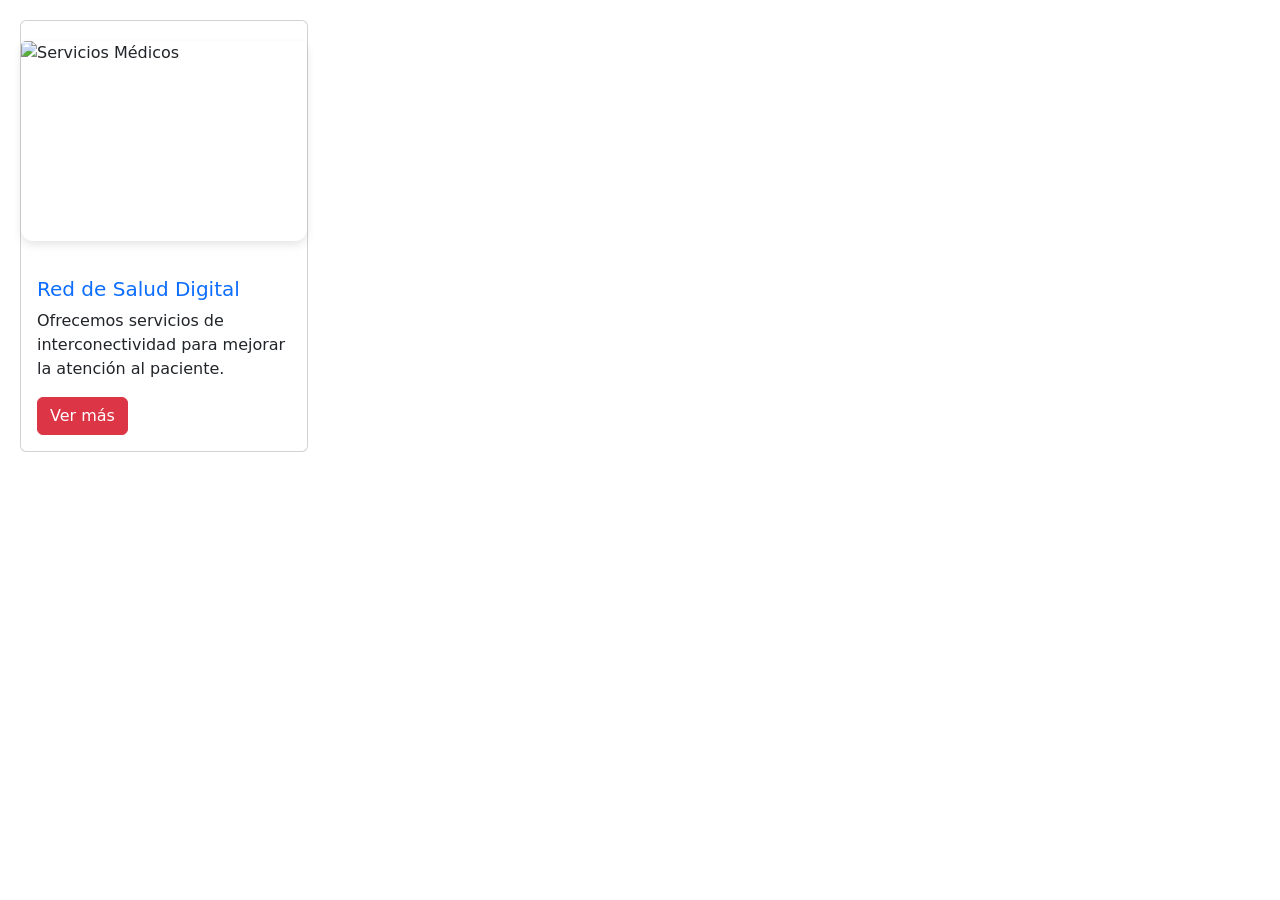
==== index.html @ 87298822 "Implementadas cards de Bootstrap para galería" ====
<!DOCTYPE html>
<html lang="es">
<head>
<link rel="stylesheet" href="assets/css/style.css">
    <meta charset="UTF-8">
    <meta name="viewport" content="width=device-width, initial-scale=1.0">
    <title>Proyecto 1</title>
    <link href="https://cdn.jsdelivr.net/npm/bootstrap@5.3.0/dist/css/bootstrap.min.css" rel="stylesheet">
    <link rel="stylesheet" href="styles.css">
</head>
<body>
  <div class="card" style="width: 18rem; margin: 20px;">
  <img src="assets/img/tu-imagen.jpg" class="card-img-top" alt="Servicios Médicos">
  <div class="card-body">
    <h5 class="card-title text-primary">Red de Salud Digital</h5>
    <p class="card-text">Ofrecemos servicios de interconectividad para mejorar la atención al paciente.</p>
    <a href="#" class="btn btn-danger">Ver más</a>
  </div>
</div>
</body>
</html>
---- assets/css/style.css ----
/* Estilos para las imágenes en assets/img */
img {
    max-width: 100%;
    height: auto;
    border-radius: 12px;
    box-shadow: 0 4px 8px rgba(0,0,0,0.1);
    transition: transform 0.3s ease;
    display: block;
    margin: 20px auto;
}

img:hover {
    transform: scale(1.05);
}

/* Ajustes para las Cards */
.card {
    transition: box-shadow 0.3s ease;
    border: none;
}

.card:hover {
    box-shadow: 0 10px 20px rgba(0,0,0,0.15);
}

.card-img-top {
    height: 200px;
    object-fit: cover; /* Esto evita que la imagen se deforme */
}
---- styles.css ----
/* Estilos personalizados para PROYECTO-1 */
h1 { font-weight: bold; text-align: center; }
h1 { color: red; font-weight: bold; text-align: center; }
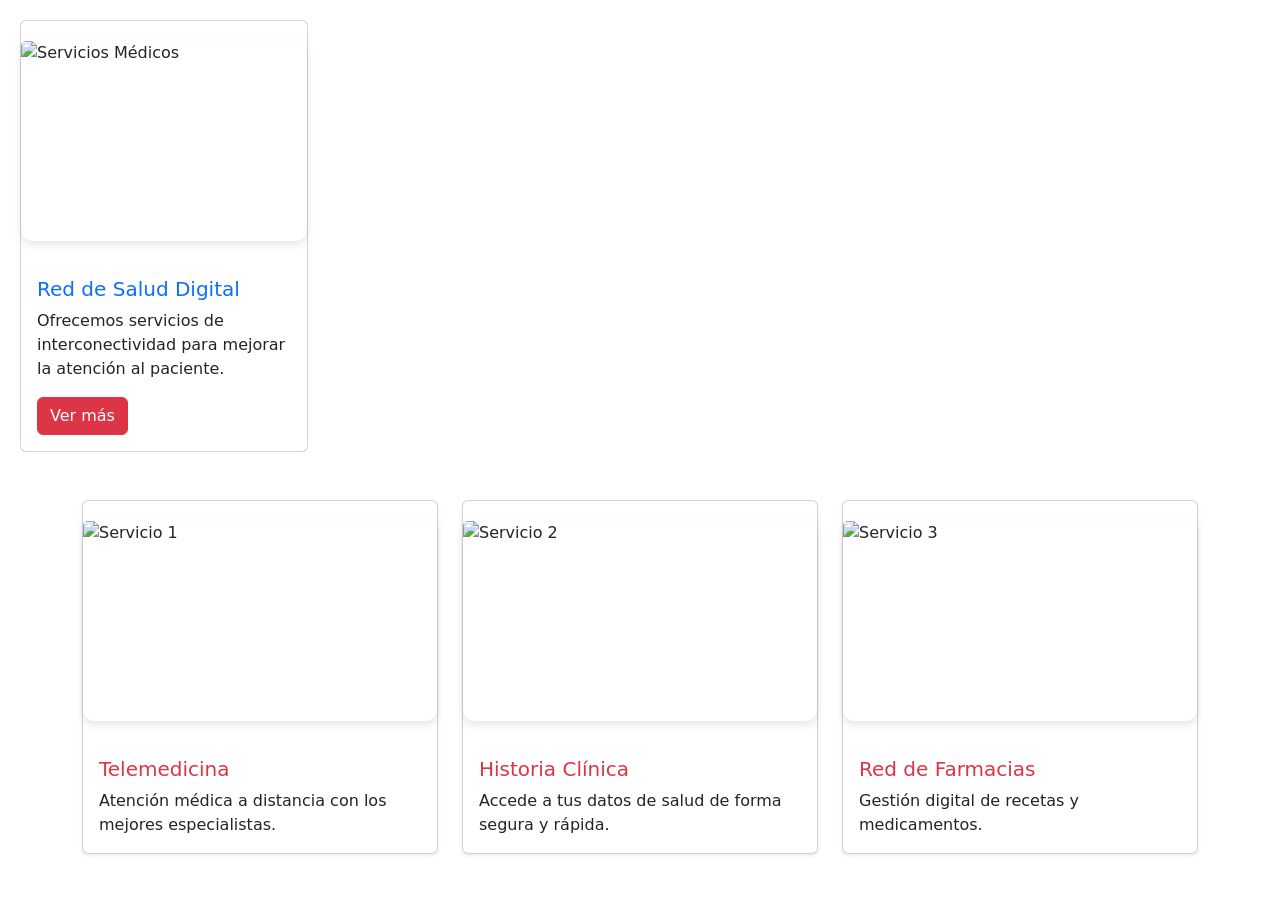
==== commit 8fdf3184: "Implementado grid responsivo para las tarjetas" ====
--- a/index.html
+++ b/index.html
@@ -15,6 +15,43 @@
     <h5 class="card-title text-primary">Red de Salud Digital</h5>
     <p class="card-text">Ofrecemos servicios de interconectividad para mejorar la atención al paciente.</p>
     <a href="#" class="btn btn-danger">Ver más</a>
+    
+  </div>
+</div>
+
+<div class="container my-5">
+  <div class="row row-cols-1 row-cols-md-3 g-4">
+    
+    <div class="col">
+      <div class="card h-100 shadow-sm">
+        <img src="assets/img/imagen1.jpg" class="card-img-top" alt="Servicio 1">
+        <div class="card-body">
+          <h5 class="card-title text-danger">Telemedicina</h5>
+          <p class="card-text">Atención médica a distancia con los mejores especialistas.</p>
+        </div>
+      </div>
+    </div>
+
+    <div class="col">
+      <div class="card h-100 shadow-sm">
+        <img src="assets/img/imagen2.jpg" class="card-img-top" alt="Servicio 2">
+        <div class="card-body">
+          <h5 class="card-title text-danger">Historia Clínica</h5>
+          <p class="card-text">Accede a tus datos de salud de forma segura y rápida.</p>
+        </div>
+      </div>
+    </div>
+
+    <div class="col">
+      <div class="card h-100 shadow-sm">
+        <img src="assets/img/imagen3.jpg" class="card-img-top" alt="Servicio 3">
+        <div class="card-body">
+          <h5 class="card-title text-danger">Red de Farmacias</h5>
+          <p class="card-text">Gestión digital de recetas y medicamentos.</p>
+        </div>
+      </div>
+    </div>
+
   </div>
 </div>
 </body>
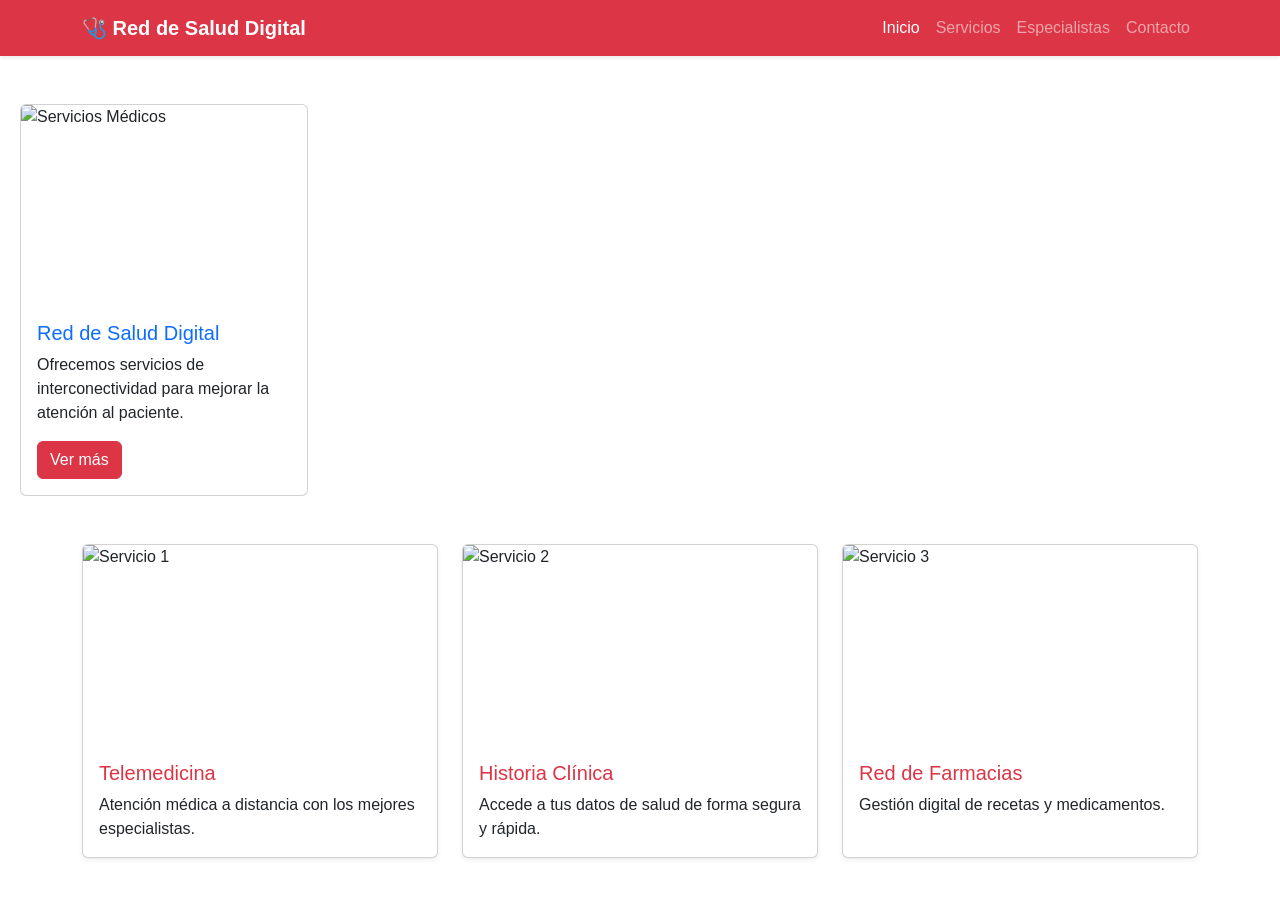
==== commit 3e7f883d: "Corrección de nombres de archivos y agregado de imágenes de prueba" ====
--- a/index.html
+++ b/index.html
@@ -1,21 +1,38 @@
 <!DOCTYPE html>
 <html lang="es">
 <head>
-<link rel="stylesheet" href="assets/css/style.css">
-    <meta charset="UTF-8">
-    <meta name="viewport" content="width=device-width, initial-scale=1.0">
-    <title>Proyecto 1</title>
-    <link href="https://cdn.jsdelivr.net/npm/bootstrap@5.3.0/dist/css/bootstrap.min.css" rel="stylesheet">
-    <link rel="stylesheet" href="styles.css">
+  <meta charset="UTF-8">
+  <meta name="viewport" content="width=device-width, initial-scale=1.0">
+  <title>Red de Salud Digital</title>
+  <link href="https://cdn.jsdelivr.net/npm/bootstrap@5.3.0/dist/css/bootstrap.min.css" rel="stylesheet">
+  <link rel="stylesheet" href="assets/css/style.css">
 </head>
 <body>
+<nav class="navbar navbar-expand-lg navbar-dark bg-danger shadow-sm mb-5"> 
+  <div class="container"> 
+    <a class="navbar-brand fw-bold" href="#">🩺 Red de Salud Digital</a> 
+    <button class="navbar-toggler" type="button" data-bs-toggle="collapse" data-bs-target="#navbarNav"> 
+      <span class="navbar-toggler-icon"></span> 
+    </button> 
+    <div class="collapse navbar-collapse" id="navbarNav"> 
+      <ul class="navbar-nav ms-auto"> 
+        <li class="nav-item"><a class="nav-link active" href="#">Inicio</a></li> 
+        <li class="nav-item"><a class="nav-link" href="#">Servicios</a></li> 
+        <li class="nav-item"><a class="nav-link" href="#">Especialistas</a></li> 
+        <li class="nav-item"><a class="nav-link" href="#">Contacto</a></li> 
+      </ul> 
+    </div> 
+  </div> 
+</nav>
+
+  
   <div class="card" style="width: 18rem; margin: 20px;">
-  <img src="assets/img/tu-imagen.jpg" class="card-img-top" alt="Servicios Médicos">
+  <img src="https://via.placeholder.com/400x250?text=Banner+Salud" class="card-img-top" alt="Servicios Médicos">
   <div class="card-body">
     <h5 class="card-title text-primary">Red de Salud Digital</h5>
     <p class="card-text">Ofrecemos servicios de interconectividad para mejorar la atención al paciente.</p>
     <a href="#" class="btn btn-danger">Ver más</a>
-    
+
   </div>
 </div>
 
@@ -24,7 +41,7 @@
     
     <div class="col">
       <div class="card h-100 shadow-sm">
-        <img src="assets/img/imagen1.jpg" class="card-img-top" alt="Servicio 1">
+        <img src="https://via.placeholder.com/400x250?text=Servicio+1" class="card-img-top" alt="Servicio 1">
         <div class="card-body">
           <h5 class="card-title text-danger">Telemedicina</h5>
           <p class="card-text">Atención médica a distancia con los mejores especialistas.</p>
@@ -34,7 +51,7 @@
 
     <div class="col">
       <div class="card h-100 shadow-sm">
-        <img src="assets/img/imagen2.jpg" class="card-img-top" alt="Servicio 2">
+        <img src="https://via.placeholder.com/400x250?text=Servicio+2" class="card-img-top" alt="Servicio 2">
         <div class="card-body">
           <h5 class="card-title text-danger">Historia Clínica</h5>
           <p class="card-text">Accede a tus datos de salud de forma segura y rápida.</p>
@@ -44,7 +61,7 @@
 
     <div class="col">
       <div class="card h-100 shadow-sm">
-        <img src="assets/img/imagen3.jpg" class="card-img-top" alt="Servicio 3">
+        <img src="https://via.placeholder.com/400x250?text=Servicio+3" class="card-img-top" alt="Servicio 3">
         <div class="card-body">
           <h5 class="card-title text-danger">Red de Farmacias</h5>
           <p class="card-text">Gestión digital de recetas y medicamentos.</p>
@@ -56,3 +73,4 @@
 </div>
 </body>
 </html>
+<script src="https://cdn.jsdelivr.net/npm/bootstrap@5.3.0/dist/js/bootstrap.bundle.min.js"></script></body></html>
--- a/assets/css/style.css
+++ b/assets/css/style.css
@@ -1,30 +1,17 @@
 
-/* Estilos para las imágenes en assets/img */
-img {
-    max-width: 100%;
-    height: auto;
-    border-radius: 12px;
-    box-shadow: 0 4px 8px rgba(0,0,0,0.1);
-    transition: transform 0.3s ease;
-    display: block;
-    margin: 20px auto;
+/* Reset y Estilos Base */
+body { padding: 0; margin: 0; font-family: Arial, sans-serif; }
+
+/* Navbar Custom */
+.navbar { margin-bottom: 2rem; }
+
+/* Imagenes en Cards */
+.card-img-top {
+    height: 200px;
+    object-fit: cover;
 }
 
-img:hover {
-    transform: scale(1.05);
-}
+/* Efectos Hover */
+.card { transition: transform 0.2s; }
+.card:hover { transform: scale(1.02); }
 
-/* Ajustes para las Cards */
-.card {
-    transition: box-shadow 0.3s ease;
-    border: none;
-}
-
-.card:hover {
-    box-shadow: 0 10px 20px rgba(0,0,0,0.15);
-}
-
-.card-img-top {
-    height: 200px;
-    object-fit: cover; /* Esto evita que la imagen se deforme */
-}
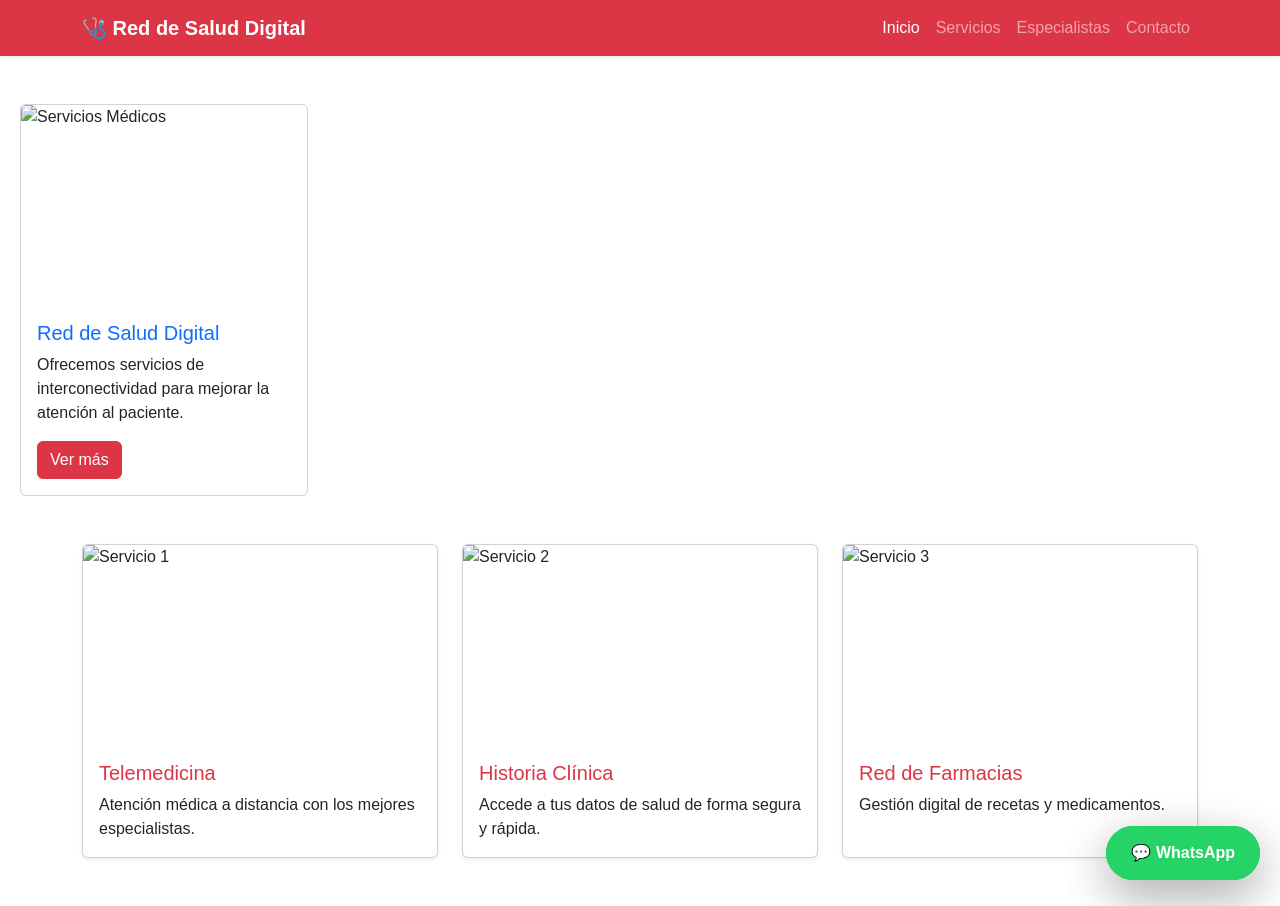
==== commit 175ff974: "Actualizadas imágenes reales y botones funcionales con desplazamiento suave" ====
--- a/index.html
+++ b/index.html
@@ -31,7 +31,7 @@
   <div class="card-body">
     <h5 class="card-title text-primary">Red de Salud Digital</h5>
     <p class="card-text">Ofrecemos servicios de interconectividad para mejorar la atención al paciente.</p>
-    <a href="#" class="btn btn-danger">Ver más</a>
+    <a href="#contacto" class="btn btn-danger">Ver más</a>
 
   </div>
 </div>
@@ -71,6 +71,12 @@
 
   </div>
 </div>
+<a href="https://wa.me/+56959530948?text=Hola,%20me%20gustar%C3%ADa%20solicitar%20m%C3%A1s%20informaci%C3%B3n%20sobre%20los%20servicios%20de%20salud." class="btn-whatsapp shadow-lg" target="_blank"> 
+  <span>💬 WhatsApp</span> 
+</a>
 </body>
 </html>
+<a href="https://wa.me/+56959530948?text=Hola,%20me%20gustar%C3%ADa%20solicitar%20m%C3%A1s%20informaci%C3%B3n%20sobre%20los%20servicios%20de%20salud." class="btn-whatsapp shadow-lg" target="_blank"> 
+  <span>💬 WhatsApp</span> 
+</a>
 <script src="https://cdn.jsdelivr.net/npm/bootstrap@5.3.0/dist/js/bootstrap.bundle.min.js"></script></body></html>
--- a/assets/css/style.css
+++ b/assets/css/style.css
@@ -15,3 +15,89 @@
 .card { transition: transform 0.2s; }
 .card:hover { transform: scale(1.02); }
 
+
+/* Animación de entrada suave */
+@keyframes fadeInUp {
+    from {
+        opacity: 0;
+        transform: translateY(20px);
+    }
+    to {
+        opacity: 1;
+        transform: translateY(0);
+    }
+}
+
+.card {
+    animation: fadeInUp 0.8s ease-out forwards;
+}
+
+/* Retraso para que las tarjetas no aparezcan todas al mismo tiempo */
+.col:nth-child(1) .card { animation-delay: 0.2s; }
+.col:nth-child(2) .card { animation-delay: 0.4s; }
+.col:nth-child(3) .card { animation-delay: 0.6s; }
+
+
+/* Botón flotante de WhatsApp */
+.btn-whatsapp {
+    position: fixed;
+    bottom: 20px;
+    right: 20px;
+    background-color: #25d366;
+    color: white;
+    border-radius: 50px;
+    padding: 15px 25px;
+    font-weight: bold;
+    text-decoration: none;
+    z-index: 1000;
+    transition: all 0.3s ease;
+    display: flex;
+    align-items: center;
+}
+
+.btn-whatsapp:hover {
+    background-color: #128c7e;
+    color: white;
+    transform: translateY(-5px);
+    box-shadow: 0 10px 20px rgba(0,0,0,0.2);
+}
+
+@media (max-width: 768px) {
+    .btn-whatsapp span {
+        display: none; /* En móviles solo muestra el icono/emoji */
+    }
+    .btn-whatsapp {
+        padding: 15px;
+        border-radius: 50%;
+    }
+}
+
+/* Efecto de pulso para el botón de WhatsApp */
+@keyframes pulse-green {
+    0% { box-shadow: 0 0 0 0 rgba(37, 211, 102, 0.7); }
+    70% { box-shadow: 0 0 0 15px rgba(37, 211, 102, 0); }
+    100% { box-shadow: 0 0 0 0 rgba(37, 211, 102, 0); }
+}
+
+.btn-whatsapp {
+    animation: pulse-green 2s infinite;
+}
+
+
+/* Efecto de pulso para el botón de WhatsApp */
+@keyframes pulse-green {
+    0% { box-shadow: 0 0 0 0 rgba(37, 211, 102, 0.7); }
+    70% { box-shadow: 0 0 0 15px rgba(37, 211, 102, 0); }
+    100% { box-shadow: 0 0 0 0 rgba(37, 211, 102, 0); }
+}
+
+.btn-whatsapp {
+    animation: pulse-green 2s infinite;
+}
+
+
+/* Desplazamiento suave para enlaces internos */
+html {
+    scroll-behavior: smooth;
+}
+
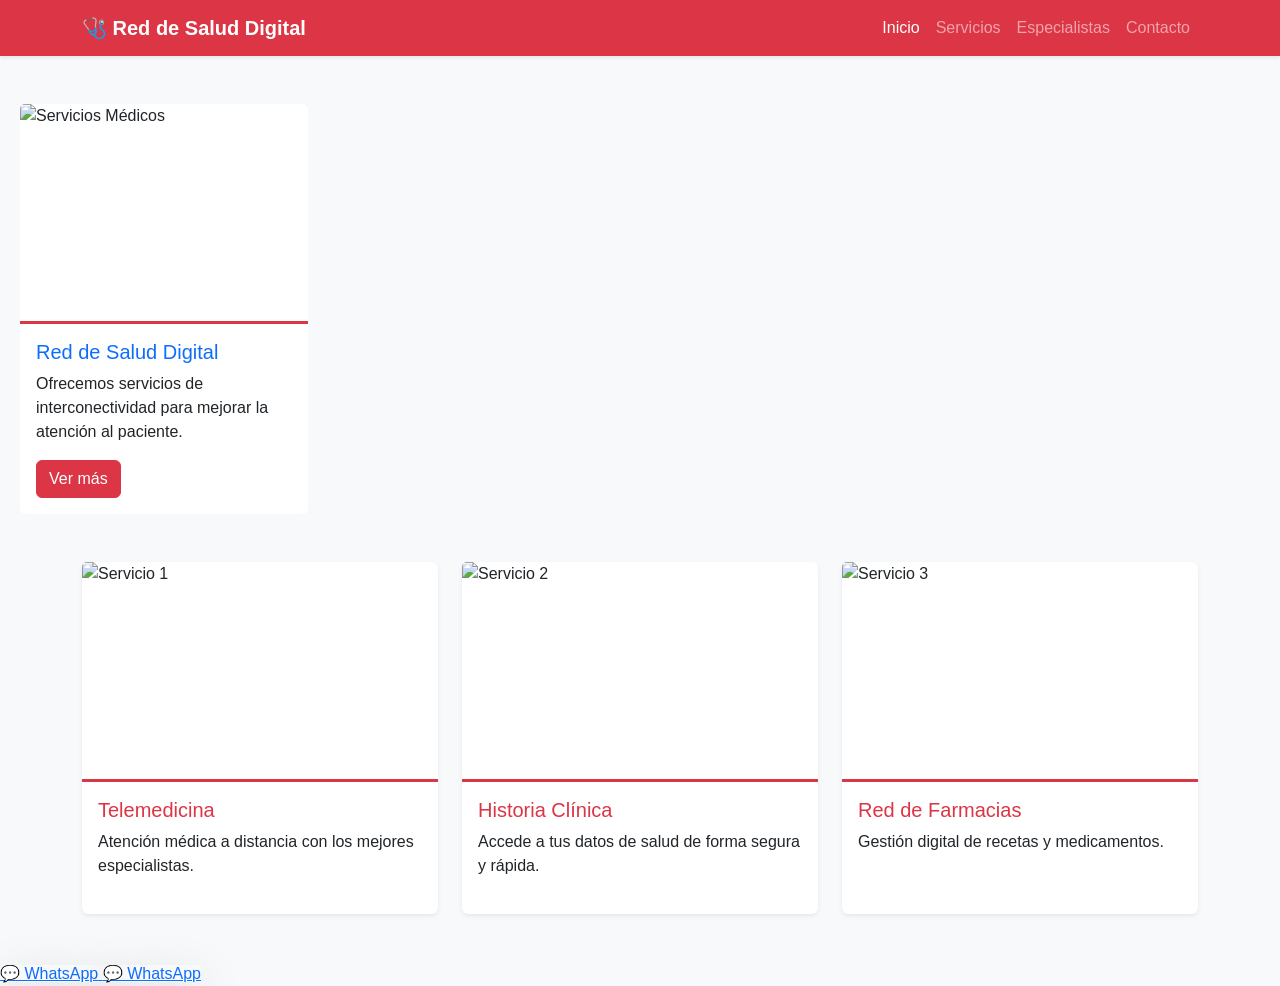
==== commit afd940c7: "Fix: Carga de imágenes reales y funcionalidad de botones" ====
--- a/index.html
+++ b/index.html
@@ -10,16 +10,16 @@
 <body>
 <nav class="navbar navbar-expand-lg navbar-dark bg-danger shadow-sm mb-5"> 
   <div class="container"> 
-    <a class="navbar-brand fw-bold" href="#">🩺 Red de Salud Digital</a> 
+    <a class="navbar-brand fw-bold" href="#contacto">🩺 Red de Salud Digital</a> 
     <button class="navbar-toggler" type="button" data-bs-toggle="collapse" data-bs-target="#navbarNav"> 
       <span class="navbar-toggler-icon"></span> 
     </button> 
     <div class="collapse navbar-collapse" id="navbarNav"> 
       <ul class="navbar-nav ms-auto"> 
-        <li class="nav-item"><a class="nav-link active" href="#">Inicio</a></li> 
-        <li class="nav-item"><a class="nav-link" href="#">Servicios</a></li> 
-        <li class="nav-item"><a class="nav-link" href="#">Especialistas</a></li> 
-        <li class="nav-item"><a class="nav-link" href="#">Contacto</a></li> 
+        <li class="nav-item"><a class="nav-link active" href="#contacto">Inicio</a></li> 
+        <li class="nav-item"><a class="nav-link" href="#contacto">Servicios</a></li> 
+        <li class="nav-item"><a class="nav-link" href="#contacto">Especialistas</a></li> 
+        <li class="nav-item"><a class="nav-link" href="#contacto">Contacto</a></li> 
       </ul> 
     </div> 
   </div> 
--- a/assets/css/style.css
+++ b/assets/css/style.css
@@ -1,103 +1,26 @@
 
-/* Reset y Estilos Base */
-body { padding: 0; margin: 0; font-family: Arial, sans-serif; }
+/* Configuración Base */
+body { font-family: 'Segoe UI', Tahoma, Geneva, Verdana, sans-serif; background-color: #f8f9fa; }
 
-/* Navbar Custom */
-.navbar { margin-bottom: 2rem; }
-
-/* Imagenes en Cards */
+/* Ajuste de Imágenes */
 .card-img-top {
-    height: 200px;
+    height: 220px;
     object-fit: cover;
+    border-bottom: 3px solid #dc3545;
 }
 
-/* Efectos Hover */
-.card { transition: transform 0.2s; }
-.card:hover { transform: scale(1.02); }
-
-
-/* Animación de entrada suave */
-@keyframes fadeInUp {
-    from {
-        opacity: 0;
-        transform: translateY(20px);
-    }
-    to {
-        opacity: 1;
-        transform: translateY(0);
-    }
+/* Animación de entrada */
+.card {
+    transition: transform 0.3s ease, box-shadow 0.3s ease;
+    border: none;
+    margin-bottom: 20px;
 }
 
-.card {
-    animation: fadeInUp 0.8s ease-out forwards;
+.card:hover {
+    transform: translateY(-10px);
+    box-shadow: 0 15px 30px rgba(0,0,0,0.1);
 }
 
-/* Retraso para que las tarjetas no aparezcan todas al mismo tiempo */
-.col:nth-child(1) .card { animation-delay: 0.2s; }
-.col:nth-child(2) .card { animation-delay: 0.4s; }
-.col:nth-child(3) .card { animation-delay: 0.6s; }
+/* Desplazamiento suave */
+html { scroll-behavior: smooth; }
 
-
-/* Botón flotante de WhatsApp */
-.btn-whatsapp {
-    position: fixed;
-    bottom: 20px;
-    right: 20px;
-    background-color: #25d366;
-    color: white;
-    border-radius: 50px;
-    padding: 15px 25px;
-    font-weight: bold;
-    text-decoration: none;
-    z-index: 1000;
-    transition: all 0.3s ease;
-    display: flex;
-    align-items: center;
-}
-
-.btn-whatsapp:hover {
-    background-color: #128c7e;
-    color: white;
-    transform: translateY(-5px);
-    box-shadow: 0 10px 20px rgba(0,0,0,0.2);
-}
-
-@media (max-width: 768px) {
-    .btn-whatsapp span {
-        display: none; /* En móviles solo muestra el icono/emoji */
-    }
-    .btn-whatsapp {
-        padding: 15px;
-        border-radius: 50%;
-    }
-}
-
-/* Efecto de pulso para el botón de WhatsApp */
-@keyframes pulse-green {
-    0% { box-shadow: 0 0 0 0 rgba(37, 211, 102, 0.7); }
-    70% { box-shadow: 0 0 0 15px rgba(37, 211, 102, 0); }
-    100% { box-shadow: 0 0 0 0 rgba(37, 211, 102, 0); }
-}
-
-.btn-whatsapp {
-    animation: pulse-green 2s infinite;
-}
-
-
-/* Efecto de pulso para el botón de WhatsApp */
-@keyframes pulse-green {
-    0% { box-shadow: 0 0 0 0 rgba(37, 211, 102, 0.7); }
-    70% { box-shadow: 0 0 0 15px rgba(37, 211, 102, 0); }
-    100% { box-shadow: 0 0 0 0 rgba(37, 211, 102, 0); }
-}
-
-.btn-whatsapp {
-    animation: pulse-green 2s infinite;
-}
-
-
-/* Desplazamiento suave para enlaces internos */
-html {
-    scroll-behavior: smooth;
-}
-
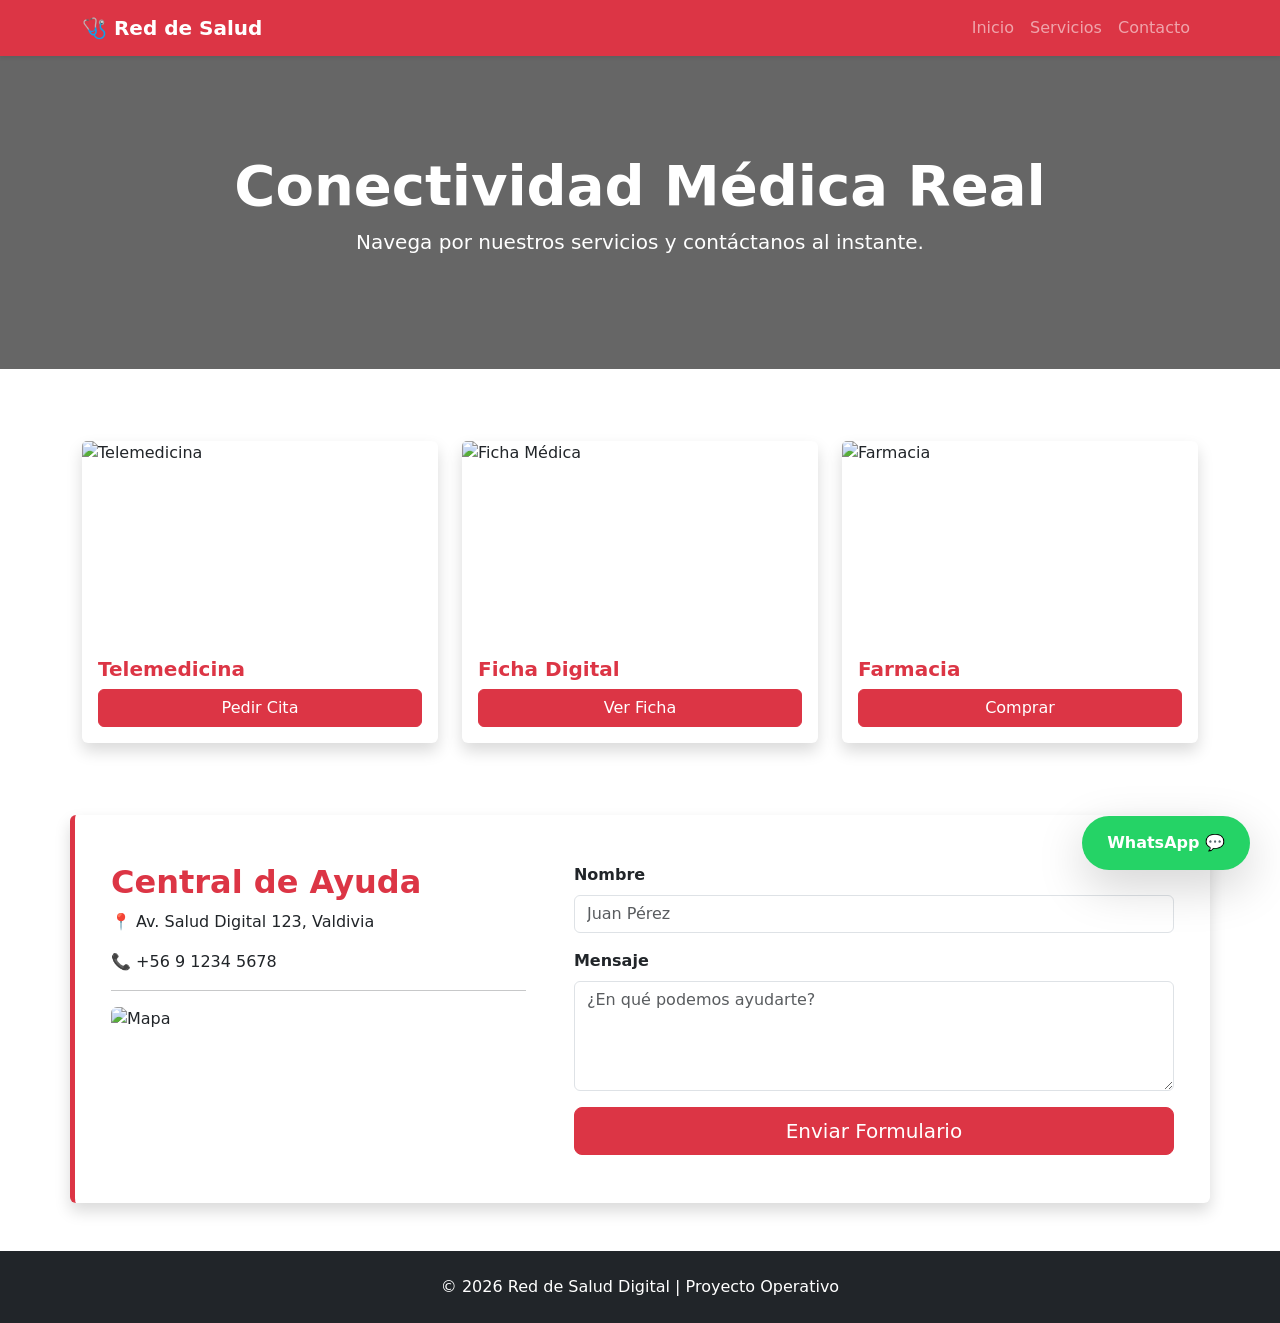
==== commit c90a04d8: "Reparación final de navegación y sección contacto" ====
--- a/index.html
+++ b/index.html
@@ -1,82 +1,99 @@
 <!DOCTYPE html>
 <html lang="es">
 <head>
-  <meta charset="UTF-8">
-  <meta name="viewport" content="width=device-width, initial-scale=1.0">
-  <title>Red de Salud Digital</title>
-  <link href="https://cdn.jsdelivr.net/npm/bootstrap@5.3.0/dist/css/bootstrap.min.css" rel="stylesheet">
-  <link rel="stylesheet" href="assets/css/style.css">
+    <meta charset="UTF-8">
+    <meta name="viewport" content="width=device-width, initial-scale=1.0">
+    <title>Red de Salud Digital | Contacto Directo</title>
+    <link href="https://cdn.jsdelivr.net/npm/bootstrap@5.3.0/dist/css/bootstrap.min.css" rel="stylesheet">
+    <link rel="stylesheet" href="assets/css/style.css">
 </head>
-<body>
-<nav class="navbar navbar-expand-lg navbar-dark bg-danger shadow-sm mb-5"> 
-  <div class="container"> 
-    <a class="navbar-brand fw-bold" href="#contacto">🩺 Red de Salud Digital</a> 
-    <button class="navbar-toggler" type="button" data-bs-toggle="collapse" data-bs-target="#navbarNav"> 
-      <span class="navbar-toggler-icon"></span> 
-    </button> 
-    <div class="collapse navbar-collapse" id="navbarNav"> 
-      <ul class="navbar-nav ms-auto"> 
-        <li class="nav-item"><a class="nav-link active" href="#contacto">Inicio</a></li> 
-        <li class="nav-item"><a class="nav-link" href="#contacto">Servicios</a></li> 
-        <li class="nav-item"><a class="nav-link" href="#contacto">Especialistas</a></li> 
-        <li class="nav-item"><a class="nav-link" href="#contacto">Contacto</a></li> 
-      </ul> 
-    </div> 
-  </div> 
-</nav>
+<body id="inicio">
 
-  
-  <div class="card" style="width: 18rem; margin: 20px;">
-  <img src="https://via.placeholder.com/400x250?text=Banner+Salud" class="card-img-top" alt="Servicios Médicos">
-  <div class="card-body">
-    <h5 class="card-title text-primary">Red de Salud Digital</h5>
-    <p class="card-text">Ofrecemos servicios de interconectividad para mejorar la atención al paciente.</p>
-    <a href="#contacto" class="btn btn-danger">Ver más</a>
+    <nav class="navbar navbar-expand-lg navbar-dark bg-danger shadow-sm sticky-top">
+        <div class="container">
+            <a class="navbar-brand fw-bold" href="#inicio">🩺 Red de Salud</a>
+            <div class="collapse navbar-collapse" id="navbarNav">
+                <ul class="navbar-nav ms-auto">
+                    <li class="nav-item"><a class="nav-link" href="#inicio">Inicio</a></li>
+                    <li class="nav-item"><a class="nav-link" href="#servicios">Servicios</a></li>
+                    <li class="nav-item"><a class="nav-link" href="#contacto">Contacto</a></li>
+                </ul>
+            </div>
+        </div>
+    </nav>
 
-  </div>
-</div>
+    <header class="py-5 mb-5 text-center text-white" style="background: linear-gradient(rgba(0,0,0,0.6), rgba(0,0,0,0.6)), url('https://images.unsplash.com/photo-1519494026892-80bbd2d6fd0d?auto=format&fit=crop&w=1200&q=80'); background-size: cover; background-position: center;">
+        <div class="container py-5">
+            <h1 class="display-4 fw-bold">Conectividad Médica Real</h1>
+            <p class="lead">Navega por nuestros servicios y contáctanos al instante.</p>
+        </div>
+    </header>
 
-<div class="container my-5">
-  <div class="row row-cols-1 row-cols-md-3 g-4">
-    
-    <div class="col">
-      <div class="card h-100 shadow-sm">
-        <img src="https://via.placeholder.com/400x250?text=Servicio+1" class="card-img-top" alt="Servicio 1">
-        <div class="card-body">
-          <h5 class="card-title text-danger">Telemedicina</h5>
-          <p class="card-text">Atención médica a distancia con los mejores especialistas.</p>
+    <section id="servicios" class="container mb-5 py-4">
+        <div class="row row-cols-1 row-cols-md-3 g-4">
+            <div class="col">
+                <div class="card h-100 shadow border-0">
+                    <img src="https://images.unsplash.com/photo-1576091160550-2173dba999ef?auto=format&fit=crop&w=600&q=80" class="card-img-top" alt="Telemedicina">
+                    <div class="card-body">
+                        <h5 class="card-title fw-bold text-danger">Telemedicina</h5>
+                        <a href="#contacto" class="btn btn-danger w-100">Pedir Cita</a>
+                    </div>
+                </div>
+            </div>
+            <div class="col">
+                <div class="card h-100 shadow border-0">
+                    <img src="https://images.unsplash.com/photo-1581056771107-24ca5f033842?auto=format&fit=crop&w=600&q=80" class="card-img-top" alt="Ficha Médica">
+                    <div class="card-body">
+                        <h5 class="card-title fw-bold text-danger">Ficha Digital</h5>
+                        <a href="#contacto" class="btn btn-danger w-100">Ver Ficha</a>
+                    </div>
+                </div>
+            </div>
+            <div class="col">
+                <div class="card h-100 shadow border-0">
+                    <img src="https://images.unsplash.com/photo-1586015555751-63bb77f4322a?auto=format&fit=crop&w=600&q=80" class="card-img-top" alt="Farmacia">
+                    <div class="card-body">
+                        <h5 class="card-title fw-bold text-danger">Farmacia</h5>
+                        <a href="#contacto" class="btn btn-danger w-100">Comprar</a>
+                    </div>
+                </div>
+            </div>
         </div>
-      </div>
-    </div>
+    </section>
 
-    <div class="col">
-      <div class="card h-100 shadow-sm">
-        <img src="https://via.placeholder.com/400x250?text=Servicio+2" class="card-img-top" alt="Servicio 2">
-        <div class="card-body">
-          <h5 class="card-title text-danger">Historia Clínica</h5>
-          <p class="card-text">Accede a tus datos de salud de forma segura y rápida.</p>
+    <section id="contacto" class="container my-5 py-5 bg-white shadow rounded border-start border-5 border-danger">
+        <div class="row g-5 px-4">
+            <div class="col-md-5">
+                <h2 class="text-danger fw-bold">Central de Ayuda</h2>
+                <p>📍 Av. Salud Digital 123, Valdivia</p>
+                <p>📞 +56 9 1234 5678</p>
+                <hr>
+                <img src="https://images.unsplash.com/photo-1526628953301-3e589a6a8b74?auto=format&fit=crop&w=500&q=80" class="img-fluid rounded" alt="Mapa">
+            </div>
+            <div class="col-md-7">
+                <form id="contactForm">
+                    <div class="mb-3">
+                        <label class="form-label fw-bold">Nombre</label>
+                        <input type="text" class="form-control" placeholder="Juan Pérez" required>
+                    </div>
+                    <div class="mb-3">
+                        <label class="form-label fw-bold">Mensaje</label>
+                        <textarea class="form-control" rows="4" placeholder="¿En qué podemos ayudarte?"></textarea>
+                    </div>
+                    <button type="submit" class="btn btn-danger btn-lg w-100">Enviar Formulario</button>
+                </form>
+            </div>
         </div>
-      </div>
-    </div>
+    </section>
 
-    <div class="col">
-      <div class="card h-100 shadow-sm">
-        <img src="https://via.placeholder.com/400x250?text=Servicio+3" class="card-img-top" alt="Servicio 3">
-        <div class="card-body">
-          <h5 class="card-title text-danger">Red de Farmacias</h5>
-          <p class="card-text">Gestión digital de recetas y medicamentos.</p>
-        </div>
-      </div>
-    </div>
+    <a href="https://wa.me/56912345678?text=Hola,%20necesito%20asistencia%20médica" class="whatsapp-btn shadow-lg" target="_blank">
+        WhatsApp 💬
+    </a>
 
-  </div>
-</div>
-<a href="https://wa.me/+56959530948?text=Hola,%20me%20gustar%C3%ADa%20solicitar%20m%C3%A1s%20informaci%C3%B3n%20sobre%20los%20servicios%20de%20salud." class="btn-whatsapp shadow-lg" target="_blank"> 
-  <span>💬 WhatsApp</span> 
-</a>
+    <footer class="bg-dark text-white text-center py-4 mt-5">
+        <p class="mb-0">© 2026 Red de Salud Digital | Proyecto Operativo</p>
+    </footer>
+
+    <script src="https://cdn.jsdelivr.net/npm/bootstrap@5.3.0/dist/js/bootstrap.bundle.min.js"></script>
 </body>
 </html>
-<a href="https://wa.me/+56959530948?text=Hola,%20me%20gustar%C3%ADa%20solicitar%20m%C3%A1s%20informaci%C3%B3n%20sobre%20los%20servicios%20de%20salud." class="btn-whatsapp shadow-lg" target="_blank"> 
-  <span>💬 WhatsApp</span> 
-</a>
-<script src="https://cdn.jsdelivr.net/npm/bootstrap@5.3.0/dist/js/bootstrap.bundle.min.js"></script></body></html>
--- a/assets/css/style.css
+++ b/assets/css/style.css
@@ -1,26 +1,18 @@
 
-/* Configuración Base */
-body { font-family: 'Segoe UI', Tahoma, Geneva, Verdana, sans-serif; background-color: #f8f9fa; }
+html { scroll-behavior: smooth; }
+.card-img-top { height: 200px; object-fit: cover; }
+.whatsapp-btn {
+    position: fixed;
+    bottom: 30px;
+    right: 30px;
+    background-color: #25d366;
+    color: white;
+    padding: 15px 25px;
+    border-radius: 50px;
+    text-decoration: none;
+    font-weight: bold;
+    z-index: 1000;
+    transition: 0.3s;
+}
+.whatsapp-btn:hover { background-color: #128c7e; transform: scale(1.1); color: white; }
 
-/* Ajuste de Imágenes */
-.card-img-top {
-    height: 220px;
-    object-fit: cover;
-    border-bottom: 3px solid #dc3545;
-}
-
-/* Animación de entrada */
-.card {
-    transition: transform 0.3s ease, box-shadow 0.3s ease;
-    border: none;
-    margin-bottom: 20px;
-}
-
-.card:hover {
-    transform: translateY(-10px);
-    box-shadow: 0 15px 30px rgba(0,0,0,0.1);
-}
-
-/* Desplazamiento suave */
-html { scroll-behavior: smooth; }
-
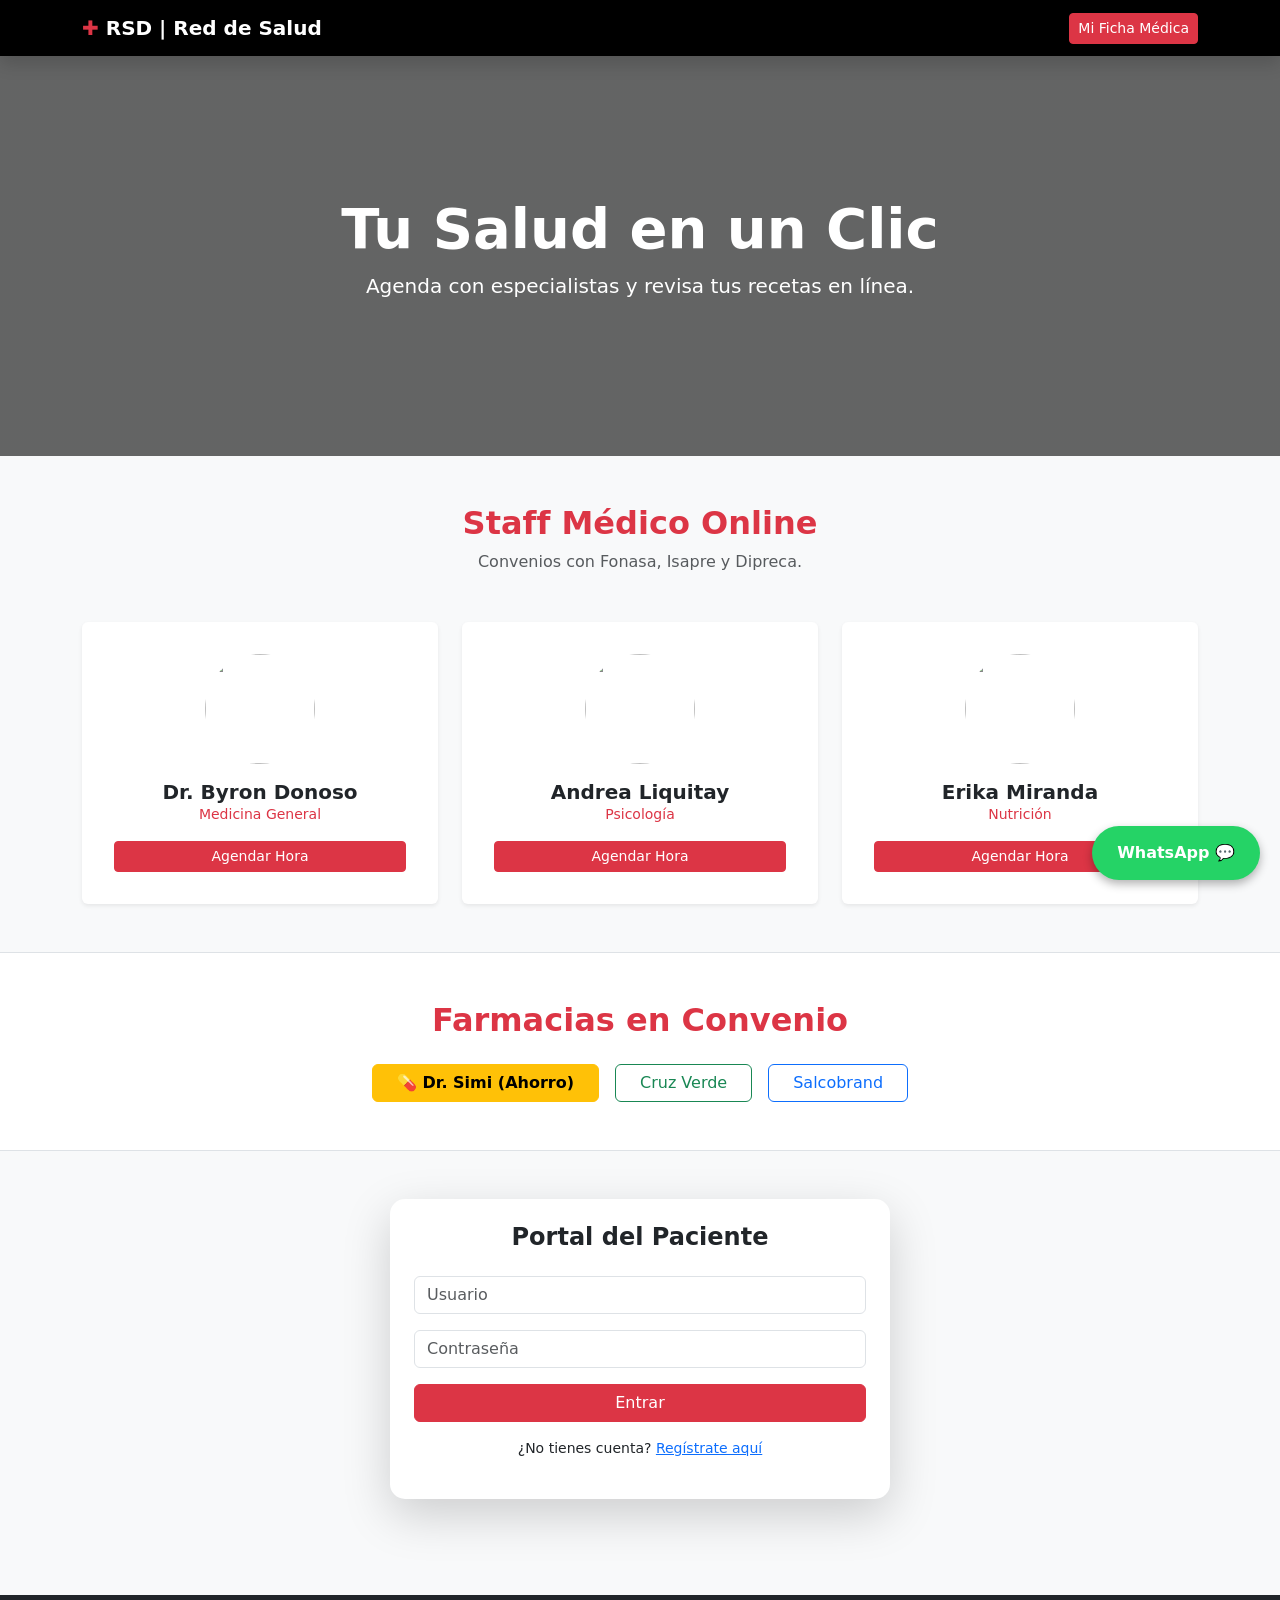
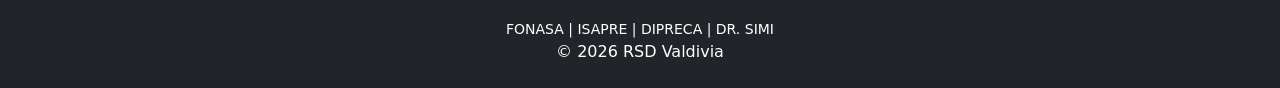
==== commit ed37bdbd: "Mejora: Las citas ahora se guardan en el historial del paciente" ====
--- a/index.html
+++ b/index.html
@@ -3,97 +3,132 @@
 <head>
     <meta charset="UTF-8">
     <meta name="viewport" content="width=device-width, initial-scale=1.0">
-    <title>Red de Salud Digital | Contacto Directo</title>
+    <title>RSD | Red de Salud Digital</title>
     <link href="https://cdn.jsdelivr.net/npm/bootstrap@5.3.0/dist/css/bootstrap.min.css" rel="stylesheet">
     <link rel="stylesheet" href="assets/css/style.css">
+    <style>
+        .hidden { display: none; }
+        .auth-card { max-width: 500px; margin: auto; border: none; border-radius: 15px; background: white; }
+        html { scroll-behavior: smooth; }
+        .navbar-custom { background-color: #000000; }
+        .navbar-custom .navbar-brand, .navbar-custom .nav-link { color: #ffffff; }
+        #inicio { 
+            background: linear-gradient(rgba(0,0,0,0.6), rgba(0,0,0,0.6)), url('https://images.unsplash.com/photo-1519494026892-80bbd2d6fd0d?auto=format&fit=crop&w=1200&q=80'); 
+            background-size: cover; background-position: center; min-height: 400px; display: flex; align-items: center; justify-content: center; 
+        }
+        .btn-whatsapp { position: fixed; bottom: 20px; right: 20px; background-color: #25d366; color: white; padding: 15px 25px; border-radius: 50px; text-decoration: none; z-index: 1000; font-weight: bold; box-shadow: 0 4px 10px rgba(0,0,0,0.3); }
+    </style>
 </head>
-<body id="inicio">
+<body class="bg-light">
 
-    <nav class="navbar navbar-expand-lg navbar-dark bg-danger shadow-sm sticky-top">
+    <nav class="navbar navbar-expand-lg navbar-custom sticky-top shadow">
         <div class="container">
-            <a class="navbar-brand fw-bold" href="#inicio">🩺 Red de Salud</a>
-            <div class="collapse navbar-collapse" id="navbarNav">
-                <ul class="navbar-nav ms-auto">
-                    <li class="nav-item"><a class="nav-link" href="#inicio">Inicio</a></li>
-                    <li class="nav-item"><a class="nav-link" href="#servicios">Servicios</a></li>
-                    <li class="nav-item"><a class="nav-link" href="#contacto">Contacto</a></li>
-                </ul>
+            <a class="navbar-brand fw-bold" href="#inicio"><span style="color: #dc3545;">✚</span> RSD | Red de Salud</a>
+            <div id="user-nav" class="ms-auto d-flex align-items-center">
+                <a href="#seccion-login" class="btn btn-danger btn-sm text-white">Mi Ficha Médica</a>
             </div>
         </div>
     </nav>
 
-    <header class="py-5 mb-5 text-center text-white" style="background: linear-gradient(rgba(0,0,0,0.6), rgba(0,0,0,0.6)), url('https://images.unsplash.com/photo-1519494026892-80bbd2d6fd0d?auto=format&fit=crop&w=1200&q=80'); background-size: cover; background-position: center;">
-        <div class="container py-5">
-            <h1 class="display-4 fw-bold">Conectividad Médica Real</h1>
-            <p class="lead">Navega por nuestros servicios y contáctanos al instante.</p>
+    <header id="inicio" class="text-center text-white">
+        <div class="container">
+            <h1 class="display-4 fw-bold">Tu Salud en un Clic</h1>
+            <p class="lead">Agenda con especialistas y revisa tus recetas en línea.</p>
         </div>
     </header>
 
-    <section id="servicios" class="container mb-5 py-4">
+    <section id="telemedicina" class="container py-5">
+        <div class="text-center mb-5">
+            <h2 class="text-danger fw-bold">Staff Médico Online</h2>
+            <p class="text-muted">Convenios con Fonasa, Isapre y Dipreca.</p>
+        </div>
         <div class="row row-cols-1 row-cols-md-3 g-4">
-            <div class="col">
-                <div class="card h-100 shadow border-0">
-                    <img src="https://images.unsplash.com/photo-1576091160550-2173dba999ef?auto=format&fit=crop&w=600&q=80" class="card-img-top" alt="Telemedicina">
+            <div class="col text-center">
+                <div class="card border-0 shadow-sm h-100 p-3">
+                    <img src="https://images.unsplash.com/photo-1612349317150-e413f6a5b16d?auto=format&fit=crop&w=300&h=300" class="rounded-circle mx-auto mt-3" style="width:110px; height:110px; object-fit:cover;">
                     <div class="card-body">
-                        <h5 class="card-title fw-bold text-danger">Telemedicina</h5>
-                        <a href="#contacto" class="btn btn-danger w-100">Pedir Cita</a>
+                        <h5 class="fw-bold mb-0">Dr. Byron Donoso</h5>
+                        <p class="text-danger small">Medicina General</p>
+                        <button onclick="seleccionarMedico('Dr. Byron Donoso')" class="btn btn-danger btn-sm w-100">Agendar Hora</button>
                     </div>
                 </div>
             </div>
-            <div class="col">
-                <div class="card h-100 shadow border-0">
-                    <img src="https://images.unsplash.com/photo-1581056771107-24ca5f033842?auto=format&fit=crop&w=600&q=80" class="card-img-top" alt="Ficha Médica">
+            <div class="col text-center">
+                <div class="card border-0 shadow-sm h-100 p-3">
+                    <img src="https://images.unsplash.com/photo-1594824476967-48c8b964273f?auto=format&fit=crop&w=300&h=300" class="rounded-circle mx-auto mt-3" style="width:110px; height:110px; object-fit:cover;">
                     <div class="card-body">
-                        <h5 class="card-title fw-bold text-danger">Ficha Digital</h5>
-                        <a href="#contacto" class="btn btn-danger w-100">Ver Ficha</a>
+                        <h5 class="fw-bold mb-0">Andrea Liquitay</h5>
+                        <p class="text-danger small">Psicología</p>
+                        <button onclick="seleccionarMedico('Andrea Liquitay')" class="btn btn-danger btn-sm w-100">Agendar Hora</button>
                     </div>
                 </div>
             </div>
-            <div class="col">
-                <div class="card h-100 shadow border-0">
-                    <img src="https://images.unsplash.com/photo-1586015555751-63bb77f4322a?auto=format&fit=crop&w=600&q=80" class="card-img-top" alt="Farmacia">
+            <div class="col text-center">
+                <div class="card border-0 shadow-sm h-100 p-3">
+                    <img src="https://images.unsplash.com/photo-1559839734-2b71f1e598c6?auto=format&fit=crop&w=300&h=300" class="rounded-circle mx-auto mt-3" style="width:110px; height:110px; object-fit:cover;">
                     <div class="card-body">
-                        <h5 class="card-title fw-bold text-danger">Farmacia</h5>
-                        <a href="#contacto" class="btn btn-danger w-100">Comprar</a>
+                        <h5 class="fw-bold mb-0">Erika Miranda</h5>
+                        <p class="text-danger small">Nutrición</p>
+                        <button onclick="seleccionarMedico('Erika Miranda')" class="btn btn-danger btn-sm w-100">Agendar Hora</button>
                     </div>
                 </div>
             </div>
         </div>
     </section>
 
-    <section id="contacto" class="container my-5 py-5 bg-white shadow rounded border-start border-5 border-danger">
-        <div class="row g-5 px-4">
-            <div class="col-md-5">
-                <h2 class="text-danger fw-bold">Central de Ayuda</h2>
-                <p>📍 Av. Salud Digital 123, Valdivia</p>
-                <p>📞 +56 9 1234 5678</p>
-                <hr>
-                <img src="https://images.unsplash.com/photo-1526628953301-3e589a6a8b74?auto=format&fit=crop&w=500&q=80" class="img-fluid rounded" alt="Mapa">
-            </div>
-            <div class="col-md-7">
-                <form id="contactForm">
-                    <div class="mb-3">
-                        <label class="form-label fw-bold">Nombre</label>
-                        <input type="text" class="form-control" placeholder="Juan Pérez" required>
-                    </div>
-                    <div class="mb-3">
-                        <label class="form-label fw-bold">Mensaje</label>
-                        <textarea class="form-control" rows="4" placeholder="¿En qué podemos ayudarte?"></textarea>
-                    </div>
-                    <button type="submit" class="btn btn-danger btn-lg w-100">Enviar Formulario</button>
-                </form>
+    <section id="farmacia" class="bg-white py-5 border-top border-bottom">
+        <div class="container text-center">
+            <h2 class="text-danger fw-bold mb-4">Farmacias en Convenio</h2>
+            <div class="d-flex gap-3 justify-content-center flex-wrap">
+                <a href="https://www.drsimi.cl" target="_blank" class="btn btn-warning fw-bold px-4">💊 Dr. Simi (Ahorro)</a>
+                <a href="https://www.cruzverde.cl" target="_blank" class="btn btn-outline-success px-4">Cruz Verde</a>
+                <a href="https://www.salcobrand.cl" target="_blank" class="btn btn-outline-primary px-4">Salcobrand</a>
             </div>
         </div>
     </section>
 
-    <a href="https://wa.me/56912345678?text=Hola,%20necesito%20asistencia%20médica" class="whatsapp-btn shadow-lg" target="_blank">
-        WhatsApp 💬
-    </a>
+    <section id="seccion-login" class="container py-5">
+        <div id="auth-container" class="card auth-card shadow-lg p-4">
+            <div id="login-box">
+                <h4 class="text-center fw-bold mb-4">Portal del Paciente</h4>
+                <form id="login-form">
+                    <input type="text" id="username" class="form-control mb-3" placeholder="Usuario" required>
+                    <input type="password" id="password" class="form-control mb-3" placeholder="Contraseña" required>
+                    <button type="submit" class="btn btn-danger w-100 mb-3">Entrar</button>
+                    <p class="text-center small">¿No tienes cuenta? <a href="javascript:void(0)" onclick="toggleAuth()">Regístrate aquí</a></p>
+                </form>
+            </div>
+            <div id="register-box" class="hidden">
+                <h4 class="text-center fw-bold mb-4 text-success">Nuevo Registro</h4>
+                <form id="register-form">
+                    <input type="text" id="reg-fullname" class="form-control mb-3" placeholder="Nombre Completo" required>
+                    <input type="text" id="reg-username" class="form-control mb-3" placeholder="Usuario" required>
+                    <input type="password" id="reg-password" class="form-control mb-3" placeholder="Contraseña" required>
+                    <button type="submit" class="btn btn-success w-100 mb-3">Crear Ficha</button>
+                </form>
+            </div>
+        </div>
+
+        <div id="dashboard-container" class="hidden">
+            <div class="card p-4 border-0 shadow-sm bg-white">
+                <div id="agenda-confirmacion" class="mb-4"></div>
+                <div id="user-info-display" class="mb-3 fw-bold text-danger"></div>
+                <div id="agenda-selector" class="p-3 bg-light rounded mb-4">
+                    </div>
+                <h6 class="fw-bold">Mis Documentos</h6>
+                <ul id="lista-recetas" class="list-group list-group-flush small mb-3"></ul>
+                <button onclick="logout()" class="btn btn-outline-secondary btn-sm">Cerrar Sesión</button>
+            </div>
+        </div>
+    </section>
+
+    <a href="https://wa.me/56912345678" class="btn-whatsapp" target="_blank">WhatsApp 💬</a>
 
     <footer class="bg-dark text-white text-center py-4 mt-5">
-        <p class="mb-0">© 2026 Red de Salud Digital | Proyecto Operativo</p>
+        <p class="small mb-0">FONASA | ISAPRE | DIPRECA | DR. SIMI</p>
+        <p class="mb-0">© 2026 RSD Valdivia</p>
     </footer>
 
-    <script src="https://cdn.jsdelivr.net/npm/bootstrap@5.3.0/dist/js/bootstrap.bundle.min.js"></script>
+    <script src="assets/js/auth.js"></script>
 </body>
 </html>
--- a/assets/css/style.css
+++ b/assets/css/style.css
@@ -16,3 +16,22 @@
 }
 .whatsapp-btn:hover { background-color: #128c7e; transform: scale(1.1); color: white; }
 
+
+/* Estilo para las fotos de los médicos */
+#telemedicina .card-img-top {
+    border: 4px solid #f8d7da;
+}
+#telemedicina .card:hover {
+    transform: translateY(-5px);
+    transition: 0.3s;
+}
+
+
+/* Efecto para logos de convenios */
+.opacity-75 img {
+    transition: all 0.3s ease;
+}
+.opacity-75 img:hover {
+    transform: scale(1.1);
+}
+
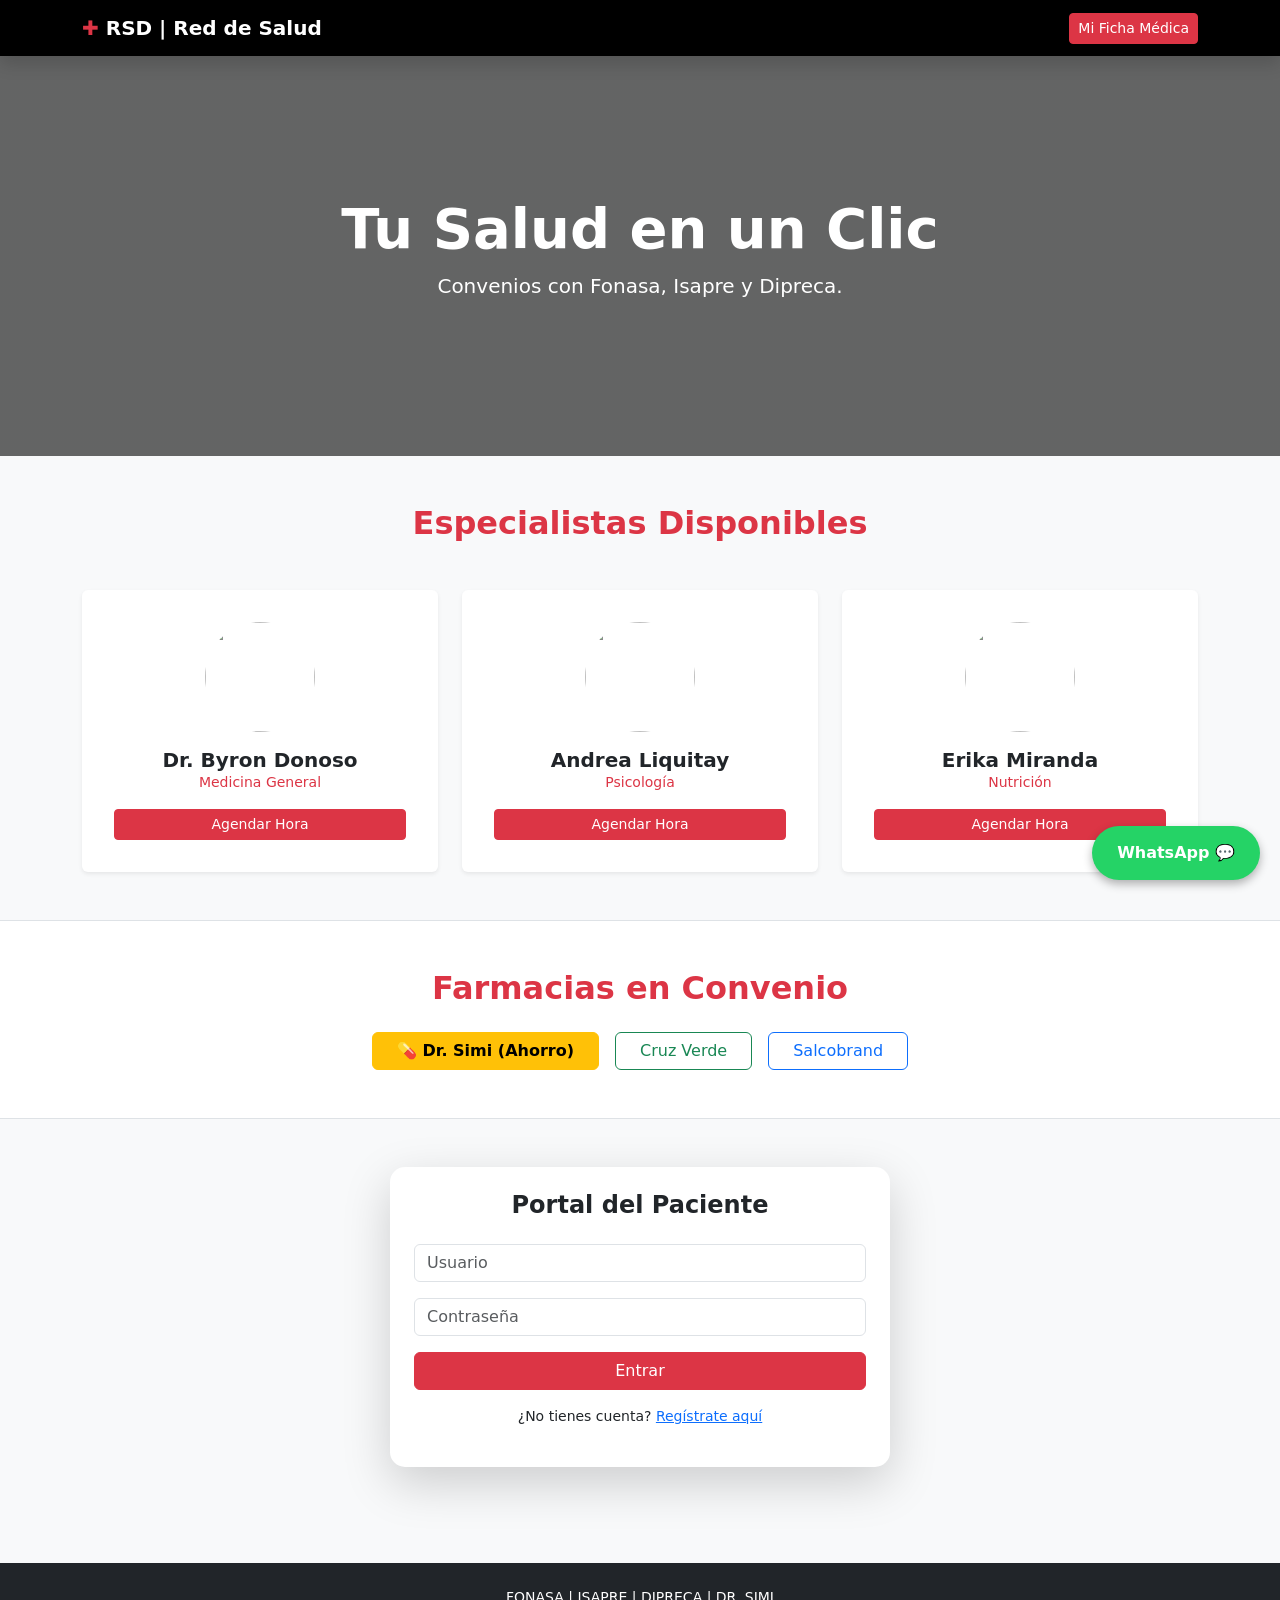
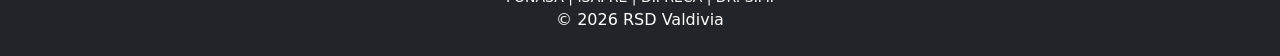
==== commit 4e7ffc40: "Solución definitiva: Selector de previsión integrado y botones corregidos" ====
--- a/index.html
+++ b/index.html
@@ -24,7 +24,7 @@
     <nav class="navbar navbar-expand-lg navbar-custom sticky-top shadow">
         <div class="container">
             <a class="navbar-brand fw-bold" href="#inicio"><span style="color: #dc3545;">✚</span> RSD | Red de Salud</a>
-            <div id="user-nav" class="ms-auto d-flex align-items-center">
+            <div id="user-nav" class="ms-auto">
                 <a href="#seccion-login" class="btn btn-danger btn-sm text-white">Mi Ficha Médica</a>
             </div>
         </div>
@@ -33,14 +33,13 @@
     <header id="inicio" class="text-center text-white">
         <div class="container">
             <h1 class="display-4 fw-bold">Tu Salud en un Clic</h1>
-            <p class="lead">Agenda con especialistas y revisa tus recetas en línea.</p>
+            <p class="lead">Convenios con Fonasa, Isapre y Dipreca.</p>
         </div>
     </header>
 
     <section id="telemedicina" class="container py-5">
         <div class="text-center mb-5">
-            <h2 class="text-danger fw-bold">Staff Médico Online</h2>
-            <p class="text-muted">Convenios con Fonasa, Isapre y Dipreca.</p>
+            <h2 class="text-danger fw-bold">Especialistas Disponibles</h2>
         </div>
         <div class="row row-cols-1 row-cols-md-3 g-4">
             <div class="col text-center">
@@ -104,20 +103,24 @@
                     <input type="text" id="reg-fullname" class="form-control mb-3" placeholder="Nombre Completo" required>
                     <input type="text" id="reg-username" class="form-control mb-3" placeholder="Usuario" required>
                     <input type="password" id="reg-password" class="form-control mb-3" placeholder="Contraseña" required>
+                    <select id="reg-prevision" class="form-select mb-3" required>
+                        <option value="" disabled selected>Selecciona tu Previsión</option>
+                        <option value="FONASA">FONASA</option>
+                        <option value="ISAPRE">ISAPRE</option>
+                        <option value="DIPRECA">DIPRECA</option>
+                    </select>
                     <button type="submit" class="btn btn-success w-100 mb-3">Crear Ficha</button>
+                    <p class="text-center small">¿Ya tienes cuenta? <a href="javascript:void(0)" onclick="toggleAuth()">Inicia Sesión</a></p>
                 </form>
             </div>
         </div>
 
         <div id="dashboard-container" class="hidden">
             <div class="card p-4 border-0 shadow-sm bg-white">
-                <div id="agenda-confirmacion" class="mb-4"></div>
                 <div id="user-info-display" class="mb-3 fw-bold text-danger"></div>
-                <div id="agenda-selector" class="p-3 bg-light rounded mb-4">
-                    </div>
-                <h6 class="fw-bold">Mis Documentos</h6>
-                <ul id="lista-recetas" class="list-group list-group-flush small mb-3"></ul>
-                <button onclick="logout()" class="btn btn-outline-secondary btn-sm">Cerrar Sesión</button>
+                <div id="agenda-selector" class="p-3 bg-light rounded mb-4"></div>
+                <div id="lista-recetas"></div>
+                <button onclick="logout()" class="btn btn-outline-secondary btn-sm mt-3">Cerrar Sesión</button>
             </div>
         </div>
     </section>
